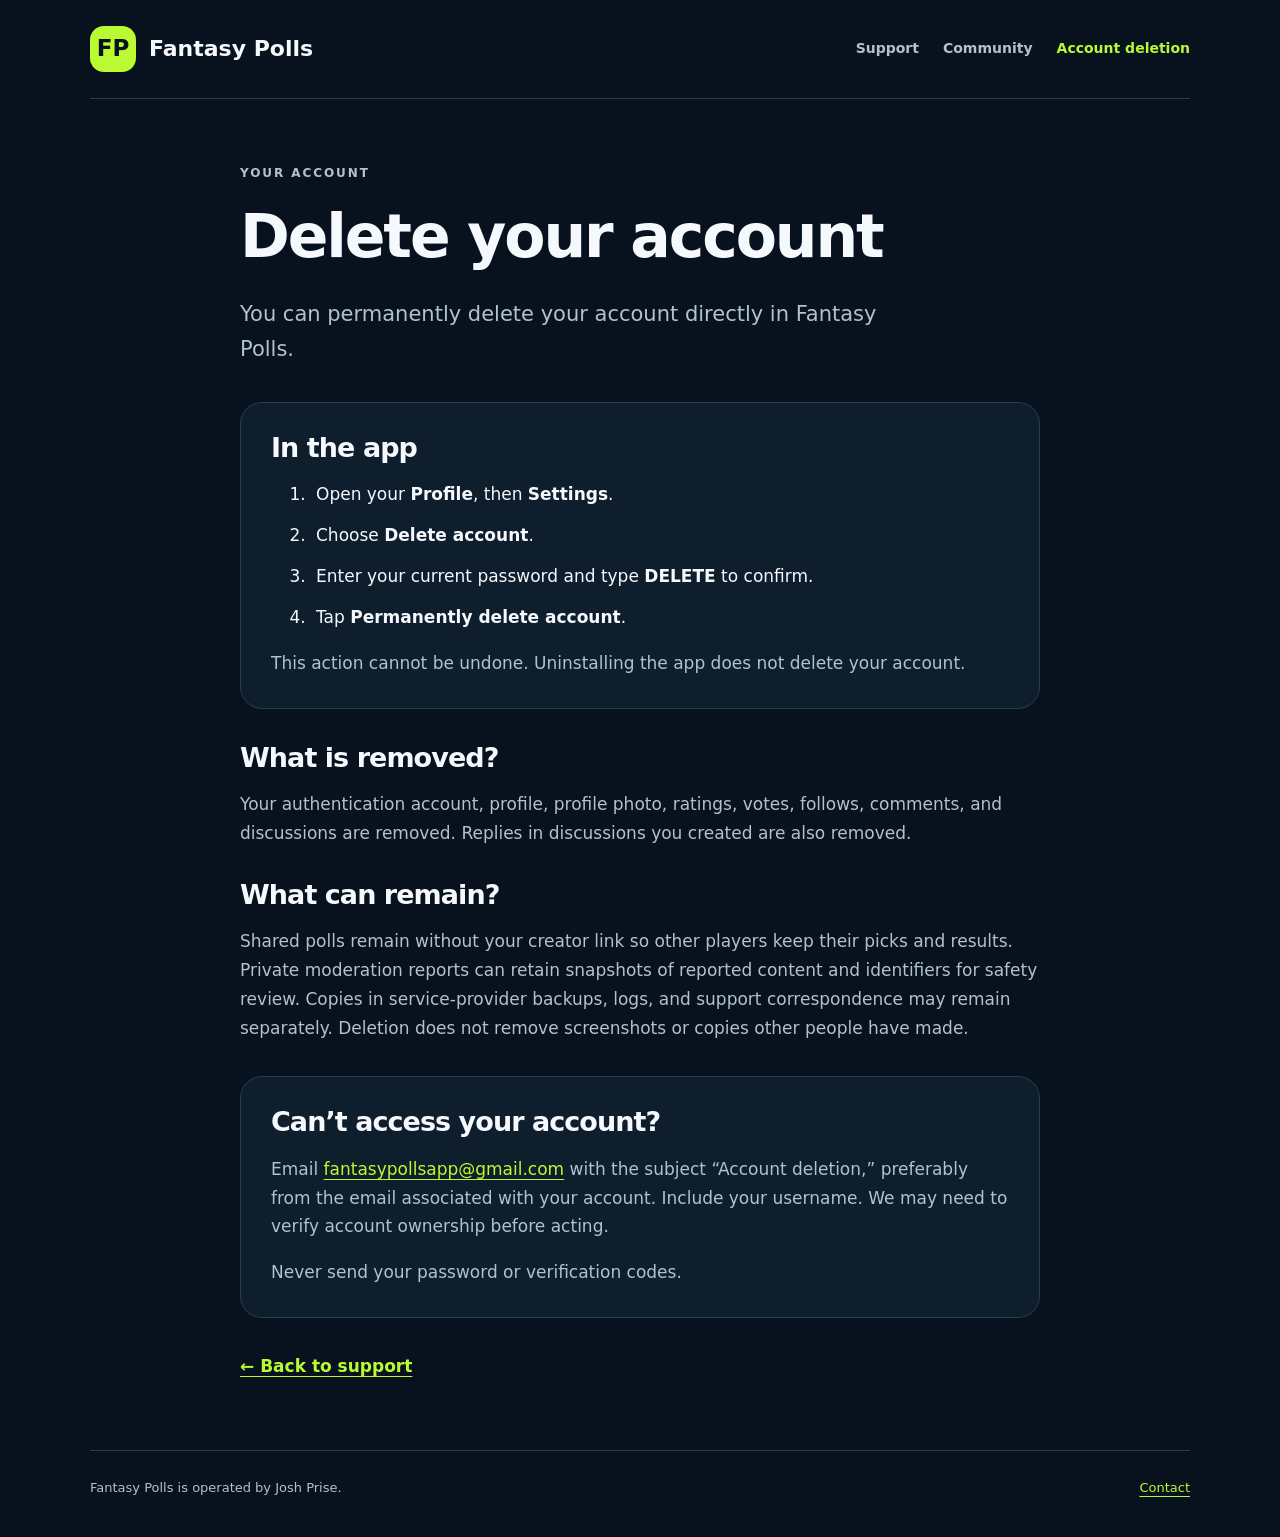
==== delete-account.html @ 1963876b "Publish Fantasy Polls support and account deletion pages" ====
<!doctype html>
<html lang="en">
<head>
  <meta charset="utf-8">
  <meta name="viewport" content="width=device-width, initial-scale=1">
  <meta name="description" content="How to permanently delete your Fantasy Polls account and what happens to your information.">
  <meta name="theme-color" content="#07121e">
  <title>Delete your account — Fantasy Polls</title>
  <link rel="stylesheet" href="styles.css">
</head>
<body>
  <a class="skip" href="#main">Skip to content</a>
  <header class="site-header"><a class="brand" href="index.html"><span class="mark" aria-hidden="true">FP</span>Fantasy Polls</a><nav aria-label="Main navigation"><a href="index.html#support">Support</a><a href="index.html#community">Community</a><a href="delete-account.html" aria-current="page">Account deletion</a></nav></header>
  <main id="main" class="document">
    <p class="eyebrow">YOUR ACCOUNT</p><h1>Delete your account</h1>
    <p class="lead">You can permanently delete your account directly in Fantasy Polls.</p>
    <section class="card"><h2>In the app</h2><ol><li>Open your <strong>Profile</strong>, then <strong>Settings</strong>.</li><li>Choose <strong>Delete account</strong>.</li><li>Enter your current password and type <strong>DELETE</strong> to confirm.</li><li>Tap <strong>Permanently delete account</strong>.</li></ol><p>This action cannot be undone. Uninstalling the app does not delete your account.</p></section>
    <section><h2>What is removed?</h2><p>Your authentication account, profile, profile photo, ratings, votes, follows, comments, and discussions are removed. Replies in discussions you created are also removed.</p><h2>What can remain?</h2><p>Shared polls remain without your creator link so other players keep their picks and results. Private moderation reports can retain snapshots of reported content and identifiers for safety review. Copies in service-provider backups, logs, and support correspondence may remain separately. Deletion does not remove screenshots or copies other people have made.</p></section>
    <section class="card"><h2>Can’t access your account?</h2><p>Email <a href="mailto:fantasypollsapp@gmail.com?subject=Fantasy%20Polls%20account%20deletion">fantasypollsapp@gmail.com</a> with the subject “Account deletion,” preferably from the email associated with your account. Include your username. We may need to verify account ownership before acting.</p><p>Never send your password or verification codes.</p></section>
    <p><a class="text-link" href="index.html">← Back to support</a></p>
  </main>
  <footer><p>Fantasy Polls is operated by Josh Prise.</p><a href="mailto:fantasypollsapp@gmail.com">Contact</a></footer>
</body>
</html>
---- styles.css ----
:root{color-scheme:dark;--bg:#07121e;--panel:#0e1e2d;--line:#263e52;--text:#f5f8fc;--muted:#b1c1d0;--lime:#bafa32}
*{box-sizing:border-box}html{scroll-behavior:smooth;scroll-padding-top:24px}body{margin:0;background:var(--bg);color:var(--text);font-family:system-ui,-apple-system,BlinkMacSystemFont,"Segoe UI",sans-serif;font-size:17px;line-height:1.7}a{color:var(--lime);text-underline-offset:4px}a:focus-visible{outline:3px solid var(--lime);outline-offset:6px}.skip{position:absolute;left:16px;top:-90px;padding:10px;background:var(--bg);z-index:2}.skip:focus{top:12px}.site-header,main,footer{width:min(1100px,calc(100% - 48px));margin-inline:auto}.site-header{display:flex;align-items:center;justify-content:space-between;gap:28px;padding-block:26px;border-bottom:1px solid var(--line)}.brand{display:flex;align-items:center;gap:13px;font-size:22px;line-height:1.2;font-weight:900;text-decoration:none;color:var(--text)}.mark{display:grid;place-items:center;width:46px;height:46px;border-radius:14px;background:var(--lime);color:var(--bg);font-size:23px;flex-shrink:0}nav{display:flex;gap:24px;flex-wrap:wrap}nav a{color:var(--muted);font-size:14px;font-weight:700;text-decoration:none}nav a:hover,nav a[aria-current]{color:var(--lime)}.hero{padding:76px 0 64px;max-width:790px}.eyebrow{font-size:12px;font-weight:850;letter-spacing:.16em;color:var(--lime)}h1,h2,h3{line-height:1.12;letter-spacing:-.035em}h1{font-size:clamp(42px,7vw,80px);margin:20px 0 26px;font-weight:900}h2{font-size:34px;margin:12px 0 28px}h3{font-size:23px;margin:0 0 18px}.lead{font-size:21px;color:var(--muted);max-width:680px}.button{display:inline-flex;align-items:center;gap:32px;margin-top:18px;padding:15px 23px;border-radius:13px;background:var(--lime);color:var(--bg);font-weight:850;text-decoration:none}.email{font-size:14px;overflow-wrap:anywhere}.email a{color:var(--muted)}.section{padding:42px 0 64px;border-top:1px solid var(--line)}.grid{display:grid;grid-template-columns:repeat(2,minmax(0,1fr));gap:20px}.card{background:var(--panel);border:1px solid var(--line);border-radius:22px;padding:30px}.card p{color:var(--muted)}.card p:last-child{margin-bottom:0}.text-link{font-weight:750}.community{max-width:800px}.community p,.community li{color:var(--muted)}.community h3{margin-top:32px}li{padding-left:5px;margin-bottom:12px}footer{display:flex;align-items:center;gap:24px;flex-wrap:wrap;border-top:1px solid var(--line);padding:26px 0 38px;font-size:13px;color:var(--muted)}footer p{margin:0;margin-right:auto}.document{max-width:800px;padding:52px 0}.document h1{font-size:clamp(38px,6vw,60px)}.document section{margin-block:34px}.document section h2{font-size:27px;margin-top:32px;margin-bottom:16px}.document .card h2:first-child{margin-top:0}.document p{color:var(--muted)}.document a{overflow-wrap:anywhere}
@media(max-width:680px){.site-header,main,footer{width:calc(100% - 36px)}.site-header{align-items:flex-start;flex-direction:column;gap:20px}nav{gap:20px}.hero{padding:45px 0}.grid{grid-template-columns:1fr}.card{padding:24px}.lead{font-size:19px}.section{padding-bottom:42px}footer{gap:16px}.document{padding-top:36px}}
@media(prefers-reduced-motion:reduce){html{scroll-behavior:auto}}
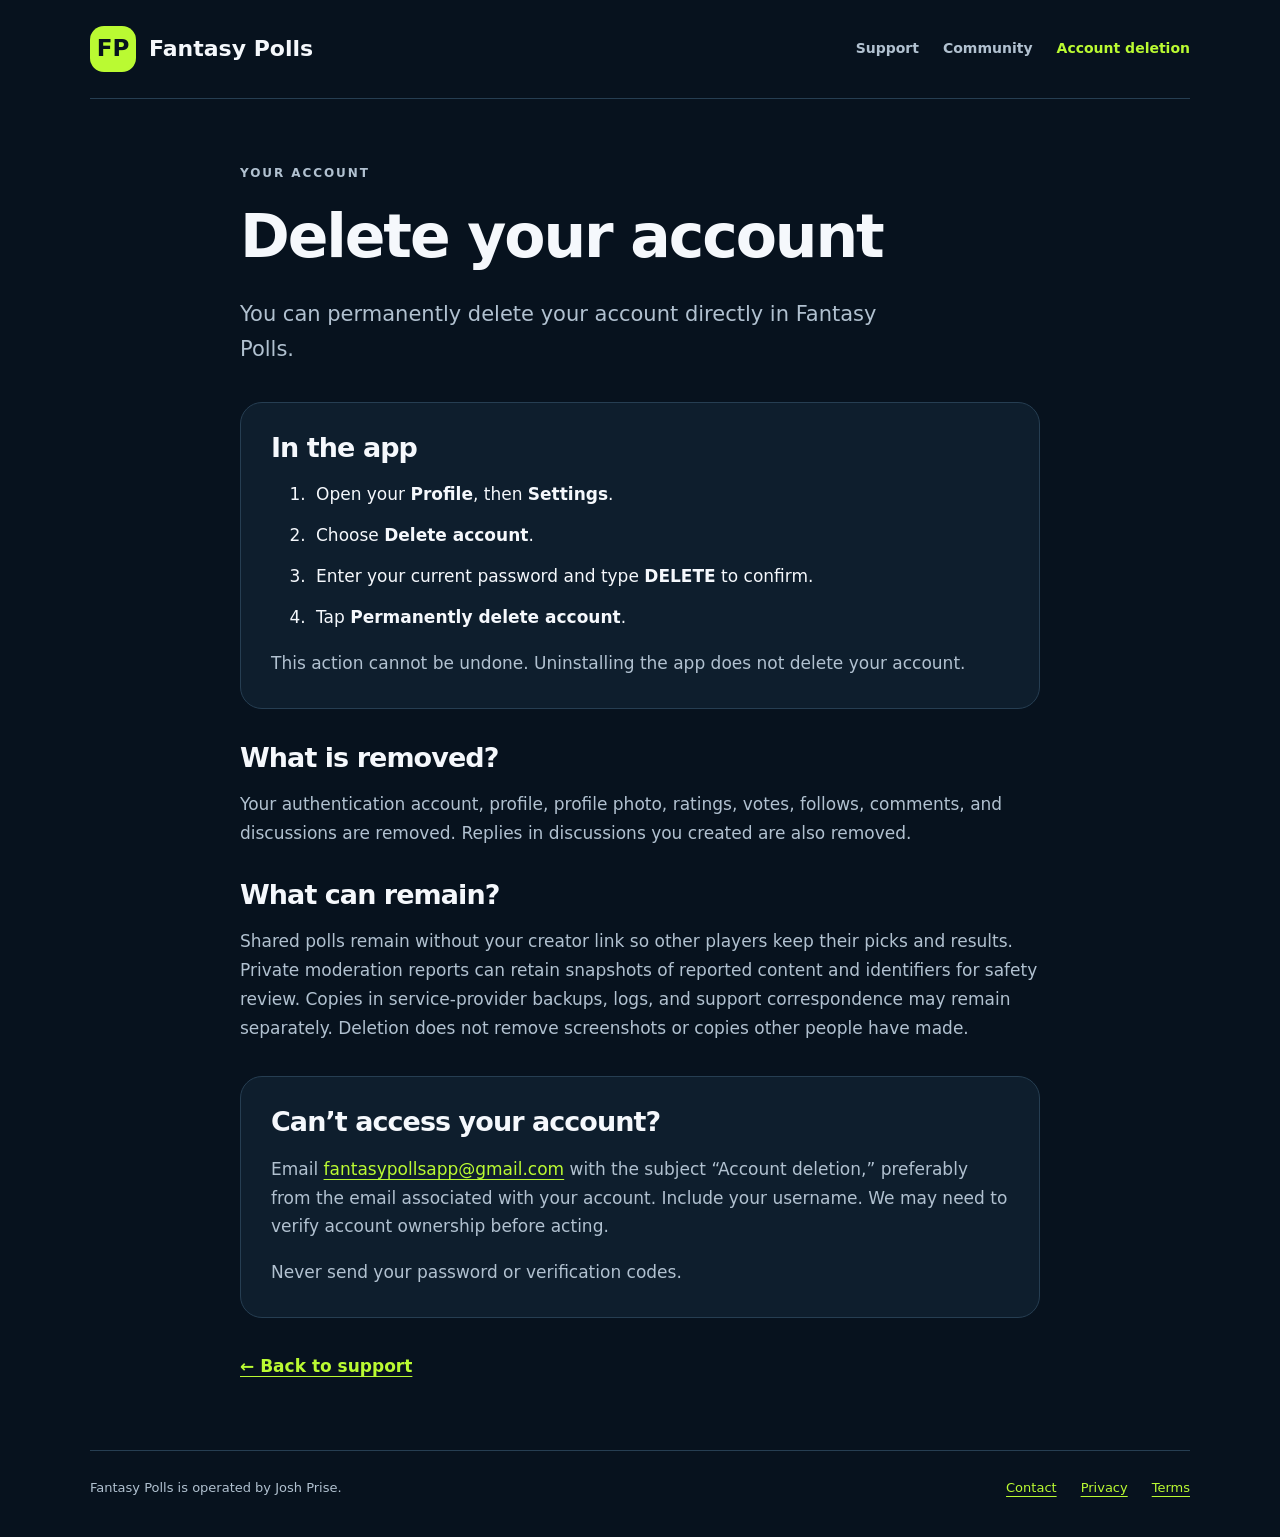
==== commit 3755c4b6: "Add privacy policy and terms of use" ====
--- a/delete-account.html
+++ b/delete-account.html
@@ -19,6 +19,6 @@
     <section class="card"><h2>Can’t access your account?</h2><p>Email <a href="mailto:fantasypollsapp@gmail.com?subject=Fantasy%20Polls%20account%20deletion">fantasypollsapp@gmail.com</a> with the subject “Account deletion,” preferably from the email associated with your account. Include your username. We may need to verify account ownership before acting.</p><p>Never send your password or verification codes.</p></section>
     <p><a class="text-link" href="index.html">← Back to support</a></p>
   </main>
-  <footer><p>Fantasy Polls is operated by Josh Prise.</p><a href="mailto:fantasypollsapp@gmail.com">Contact</a></footer>
+  <footer><p>Fantasy Polls is operated by Josh Prise.</p><a href="mailto:fantasypollsapp@gmail.com">Contact</a><a href="privacy.html">Privacy</a><a href="terms.html">Terms</a></footer>
 </body>
 </html>
